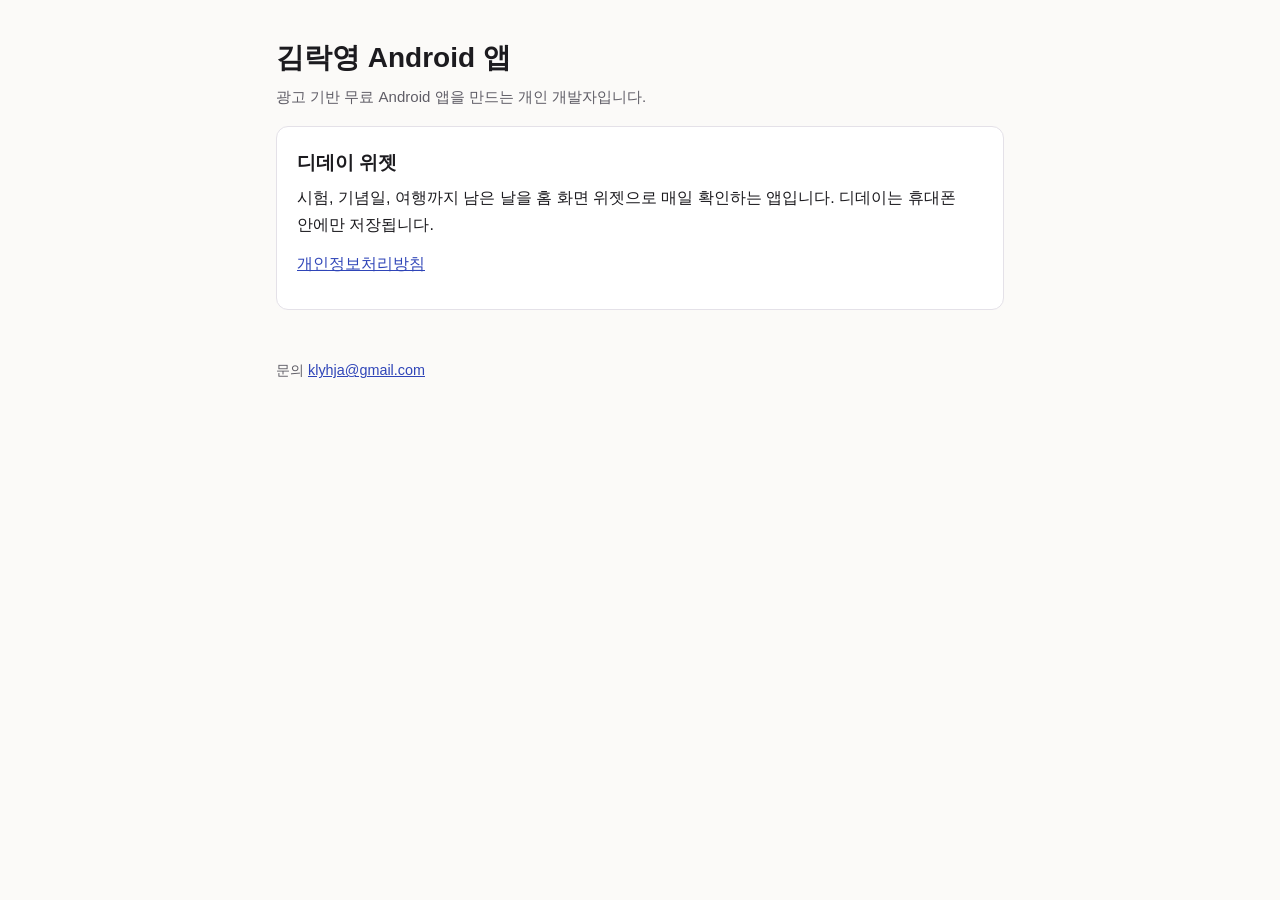
==== index.html @ fc058a21 "개발자 홈과 디데이 위젯 개인정보처리방침 초안 Co-Authored-By: Claude Opus 5.5 (1M context) <noreply@anthropic.com> Claud" ====
<!doctype html>
<html lang="ko">
<head>
  <meta charset="utf-8">
  <meta name="viewport" content="width=device-width, initial-scale=1">
  <title>김락영 Android 앱</title>
  <meta name="description" content="개발자 김락영의 Android 앱과 개인정보처리방침">
  <link rel="icon" href="data:,">
  <link rel="stylesheet" href="assets/site.css">
</head>
<body>
<main>
  <h1>김락영 Android 앱</h1>
  <p class="muted">광고 기반 무료 Android 앱을 만드는 개인 개발자입니다.</p>

  <section class="card">
    <h2>디데이 위젯</h2>
    <p>시험, 기념일, 여행까지 남은 날을 홈 화면 위젯으로 매일 확인하는 앱입니다. 디데이는 휴대폰 안에만 저장됩니다.</p>
    <p><a href="privacy/dday.html">개인정보처리방침</a></p>
  </section>

  <footer>문의 <a href="mailto:klyhja@gmail.com">klyhja@gmail.com</a></footer>
</main>
</body>
</html>
---- assets/site.css ----
:root {
  --bg: #fbfaf8;
  --surface: #ffffff;
  --text: #1c1b1f;
  --muted: #5f5d66;
  --line: #e4e1e8;
  --accent: #2f45b8;
  --accent-soft: #eef0fb;
  color-scheme: light;
}

@media (prefers-color-scheme: dark) {
  :root {
    --bg: #131316;
    --surface: #1c1c21;
    --text: #e6e4ea;
    --muted: #a8a5b0;
    --line: #34333b;
    --accent: #aab6ff;
    --accent-soft: #232842;
    color-scheme: dark;
  }
}

* { box-sizing: border-box; }

body {
  margin: 0;
  background: var(--bg);
  color: var(--text);
  font-family: -apple-system, BlinkMacSystemFont, "Apple SD Gothic Neo", "Noto Sans KR", "Malgun Gothic", sans-serif;
  font-size: 16px;
  line-height: 1.7;
  word-break: keep-all;
  overflow-wrap: anywhere;
}

main {
  max-width: 760px;
  margin: 0 auto;
  padding: 40px 16px 72px;
}

h1 { font-size: 1.75rem; line-height: 1.3; margin: 0 0 8px; }
h2 { font-size: 1.2rem; margin: 40px 0 12px; padding-top: 8px; border-top: 1px solid var(--line); }
h3 { font-size: 1.02rem; margin: 24px 0 8px; }
p, ul, ol { margin: 0 0 12px; }
ul, ol { padding-left: 1.3em; }
li { margin: 4px 0; }
a { color: var(--accent); }
.muted { color: var(--muted); font-size: 0.94rem; }

.summary {
  background: var(--accent-soft);
  border-radius: 12px;
  padding: 16px 20px;
  margin: 24px 0;
}
.summary ul { margin: 0; }

.table-wrap { overflow-x: auto; margin: 12px 0 16px; }
table { width: 100%; border-collapse: collapse; font-size: 0.94rem; min-width: 520px; }
th, td { text-align: left; vertical-align: top; padding: 10px 12px; border-bottom: 1px solid var(--line); }
th { background: var(--surface); font-weight: 600; white-space: nowrap; }
table.kv { min-width: 0; }
.kv th { width: 32%; white-space: normal; }

.card {
  background: var(--surface);
  border: 1px solid var(--line);
  border-radius: 12px;
  padding: 20px;
  margin: 16px 0;
}
.card h2 { border: 0; margin: 0 0 4px; padding: 0; }

nav.toc { font-size: 0.94rem; }
nav.toc ol { columns: 2; column-gap: 24px; }
@media (max-width: 560px) { nav.toc ol { columns: 1; } }

footer { margin-top: 48px; color: var(--muted); font-size: 0.9rem; }
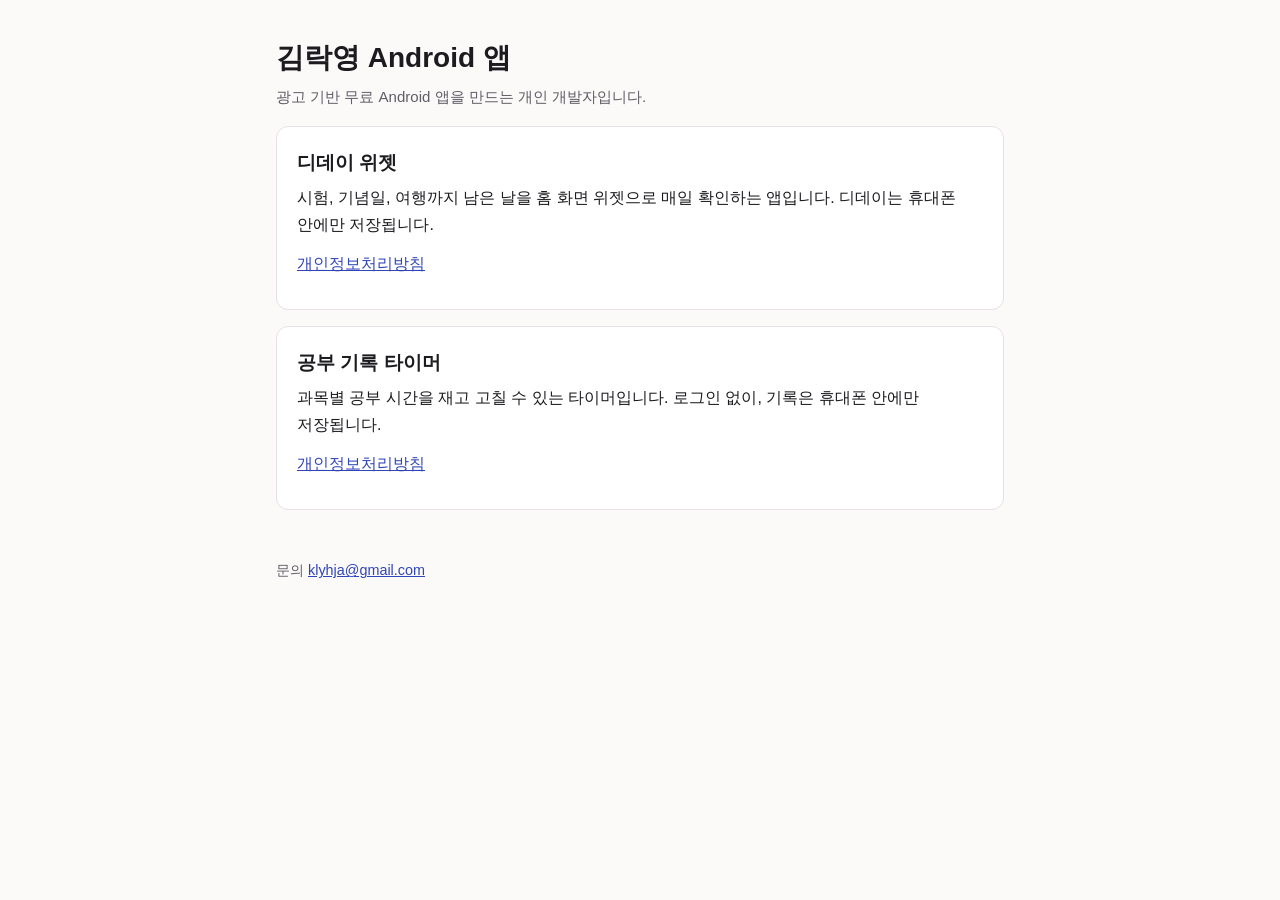
==== commit 7a36c868: "공부 기록 타이머 개인정보처리방침 게시(2026-10-27 시행), 홈에 앱 카드 추가 Co-Authored-By: Claude Opus 5.5 <noreply@anthropic." ====
--- a/index.html
+++ b/index.html
@@ -19,6 +19,12 @@
     <p><a href="privacy/dday.html">개인정보처리방침</a></p>
   </section>
 
+  <section class="card">
+    <h2>공부 기록 타이머</h2>
+    <p>과목별 공부 시간을 재고 고칠 수 있는 타이머입니다. 로그인 없이, 기록은 휴대폰 안에만 저장됩니다.</p>
+    <p><a href="privacy/studytimer.html">개인정보처리방침</a></p>
+  </section>
+
   <footer>문의 <a href="mailto:klyhja@gmail.com">klyhja@gmail.com</a></footer>
 </main>
 </body>
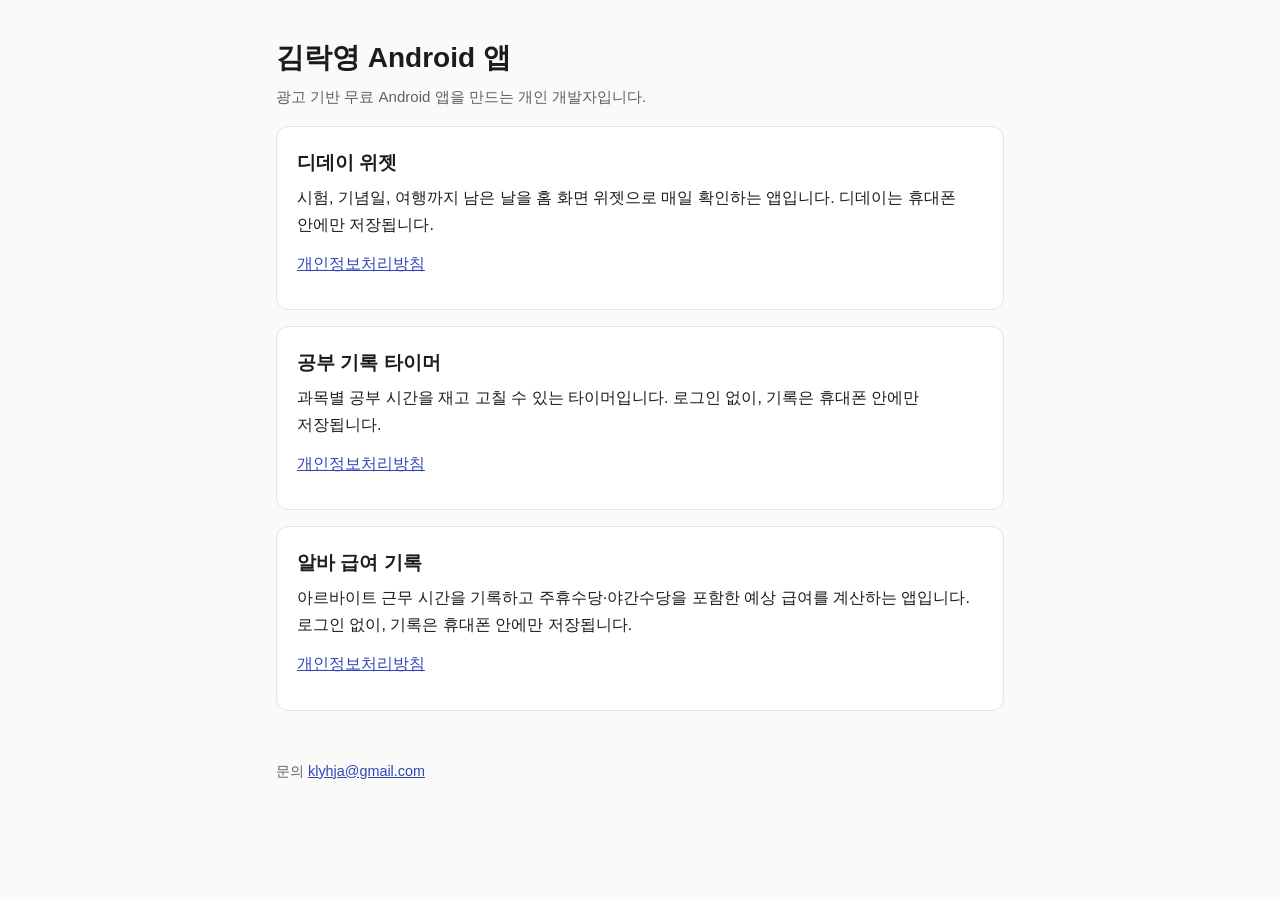
==== commit 59ebd6fe: "알바 급여 기록 개인정보처리방침 게시(2026-11-14 시행), 홈에 앱 카드 추가 Co-Authored-By: Claude Opus 5.5 <noreply@anthropic.c" ====
--- a/index.html
+++ b/index.html
@@ -25,6 +25,12 @@
     <p><a href="privacy/studytimer.html">개인정보처리방침</a></p>
   </section>
 
+  <section class="card">
+    <h2>알바 급여 기록</h2>
+    <p>아르바이트 근무 시간을 기록하고 주휴수당·야간수당을 포함한 예상 급여를 계산하는 앱입니다. 로그인 없이, 기록은 휴대폰 안에만 저장됩니다.</p>
+    <p><a href="privacy/albapay.html">개인정보처리방침</a></p>
+  </section>
+
   <footer>문의 <a href="mailto:klyhja@gmail.com">klyhja@gmail.com</a></footer>
 </main>
 </body>
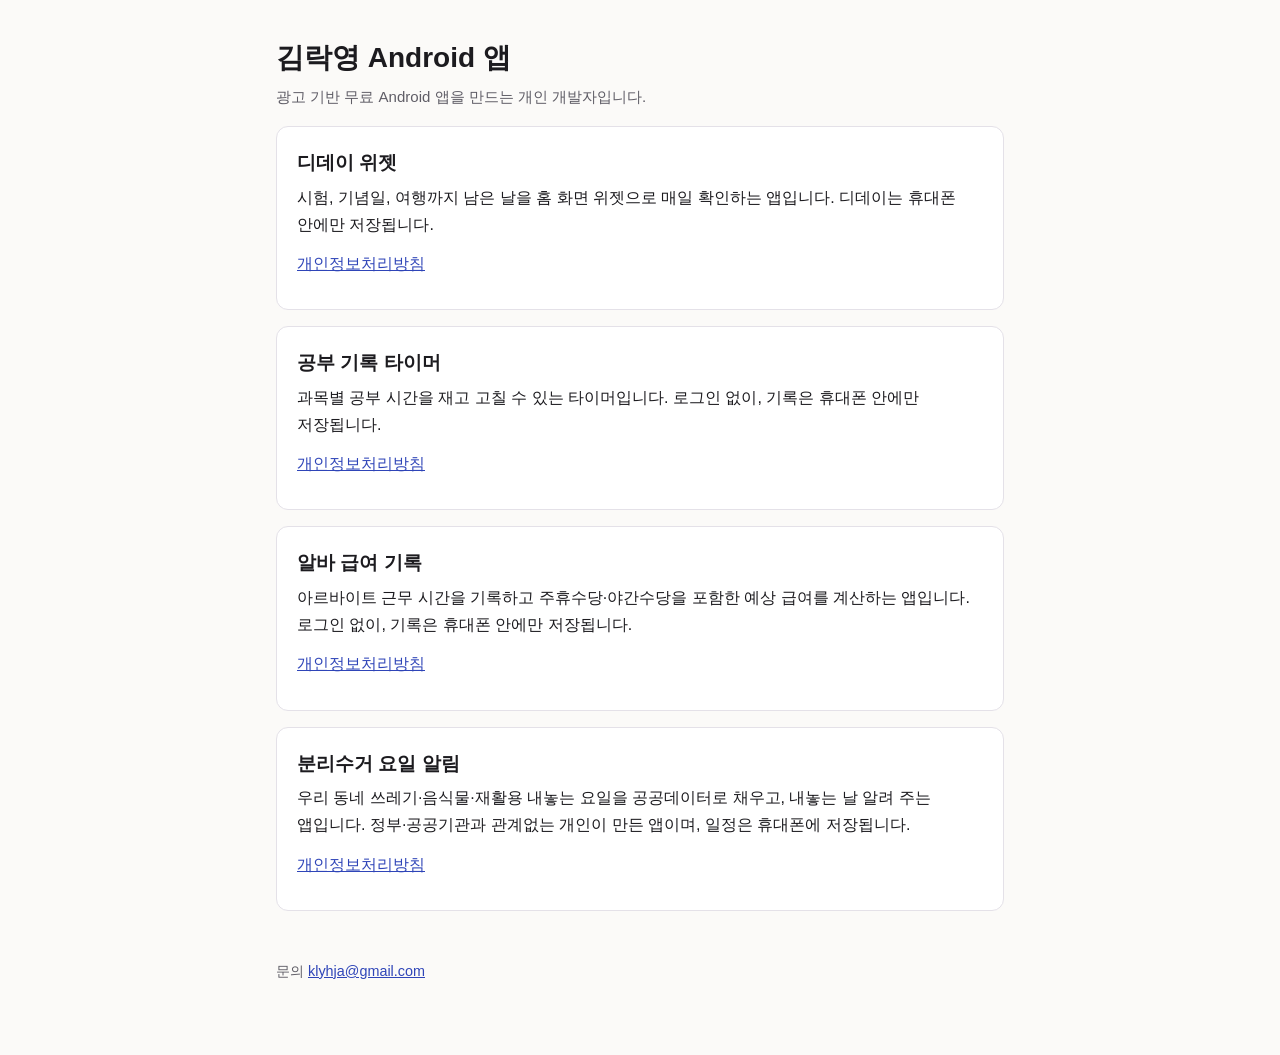
==== commit 48817256: "분리수거 요일 알림 개인정보처리방침 게시(2026-11-15 시행), 홈에 앱 카드 추가" ====
--- a/index.html
+++ b/index.html
@@ -31,6 +31,12 @@
     <p><a href="privacy/albapay.html">개인정보처리방침</a></p>
   </section>
 
+  <section class="card">
+    <h2>분리수거 요일 알림</h2>
+    <p>우리 동네 쓰레기·음식물·재활용 내놓는 요일을 공공데이터로 채우고, 내놓는 날 알려 주는 앱입니다. 정부·공공기관과 관계없는 개인이 만든 앱이며, 일정은 휴대폰에 저장됩니다.</p>
+    <p><a href="privacy/wasteday.html">개인정보처리방침</a></p>
+  </section>
+
   <footer>문의 <a href="mailto:klyhja@gmail.com">klyhja@gmail.com</a></footer>
 </main>
 </body>
